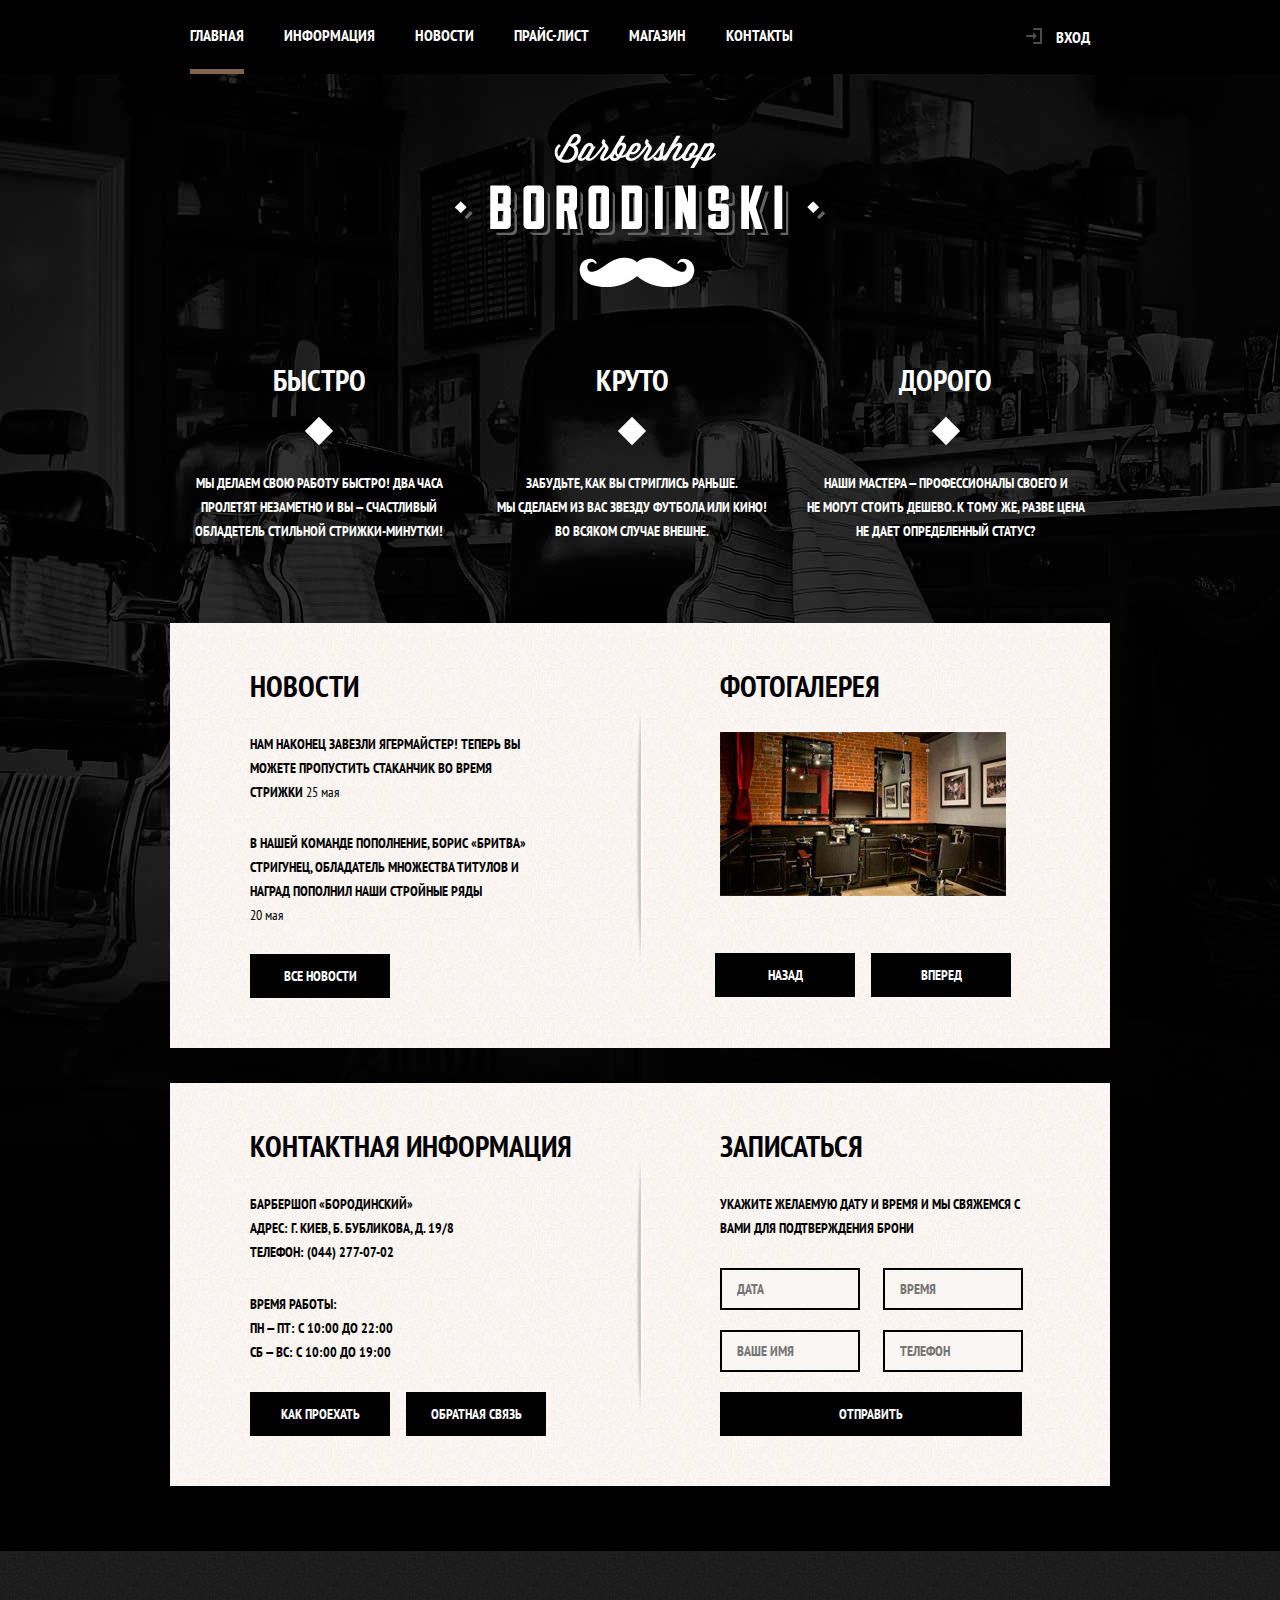
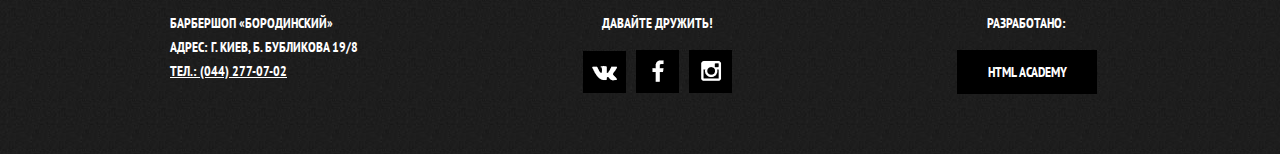
==== barbershop/index.html @ bf3e81ef "Commit-3" ====
<!DOCTYPE html>
<html lang="ru">
  <head>
    <meta charset="utf-8">
    <title>Барбершоп «Бородинский»</title>
    <meta name="viewport" content="width=device-width, initial-scale=1">
    <meta name="format-detection" content="telephone=no">
    <link rel="stylesheet" href="css/normalize.css">
    <link rel="stylesheet" href="css/style.css">
    <link href="https://fonts.googleapis.com/css?family=PT+Sans+Narrow:400,700" rel="stylesheet">
  </head>
  <body>
    <header class="main-header">
      <h1 class="visually-hidden">Барбершоп «Бородинский»</h1>
      <nav class="main-nav">
        <div class="main-nav__wrapper container">
          <ul class="main-nav__list">
            <li class="main-nav__item  main-nav__item--active"><span>Главная</span></li>
            <li class="main-nav__item"><a href="#">Информация</a></li>
            <li class="main-nav__item"><a href="#">Новости</a></li>
            <li class="main-nav__item"><a href="price.html">Прайс-лист</a></li>
            <li class="main-nav__item"><a href="shop-catalog.html">Магазин</a></li>
            <li class="main-nav__item"><a href="#">Контакты</a></li>
          </ul>
          <ul class="main-nav__user-block">
            <li class="main-nav__item">
              <a href= "#" class= "main-nav__user-login" title= "Войти">Вход</a></li>
            </ul>
          </div>
        </nav>
      </header>
      <main class="page-main container">
        <div class= "main-header__logo">
          <img src="img/logotype-desktop.png" alt= "Барбершоп «Бородинский»" width="370" height="153">
        </div>
        <section class="features">
          <div class="features__item">
            <b class="features__name">Быстро</b>
            <p> МЫ ДЕЛАЕМ СВОЮ РАБОТУ БЫСТРО! ДВА ЧАСА ПРОЛЕТЯТ НЕЗАМЕТНО И ВЫ — СЧАСТЛИВЫЙ ОБЛАДЕТЕЛЬ СТИЛЬНОЙ СТРИЖКИ-МИНУТКИ!</p>
          </div>
          <div class="features__item">
            <b class="features__name">Круто</b>
            <p> ЗАБУДЬТЕ, КАК ВЫ СТРИГЛИСЬ РАНЬШЕ.<br> МЫ СДЕЛАЕМ ИЗ ВАС ЗВЕЗДУ ФУТБОЛА ИЛИ КИНО! ВО ВСЯКОМ СЛУЧАЕ ВНЕШНЕ.</p>
          </div>
          <div class="features__item">
            <b class="features__name">Дорого</b>
            <p> НАШИ МАСТЕРА — ПРОФЕССИОНАЛЫ СВОЕГО И<br> НЕ МОГУТ СТОИТЬ ДЕШЕВО. К ТОМУ ЖЕ, РАЗВЕ ЦЕНА НЕ ДАЕТ ОПРЕДЕЛЕННЫЙ СТАТУС?</p>
          </div>
        </section>
        <div class="index-content">
          <section class="index-content__column">
            <h2 class="index-content__title">НОВОСТИ</h2>
            <ul class="index-content__news">
              <li>
                НАМ НАКОНЕЦ ЗАВЕЗЛИ ЯГЕРМАЙСТЕР! ТЕПЕРЬ ВЫ
                <br>МОЖЕТЕ ПРОПУСТИТЬ СТАКАНЧИК ВО ВРЕМЯ СТРИЖКИ
                <time datetime="2017-05-25">25 мая</time>
              </li>
              <li>
                В НАШЕЙ КОМАНДЕ ПОПОЛНЕНИЕ, БОРИС «БРИТВА» СТРИГУНЕЦ, ОБЛАДАТЕЛЬ МНОЖЕСТВА ТИТУЛОВ И НАГРАД ПОПОЛНИЛ НАШИ СТРОЙНЫЕ РЯДЫ<br>
                <time datetime="2017-05-20">20 мая</time>
              </li>
            </ul>
            <a class="btn" href="#">Все новости</a>
          </section>
          <section class="index-content__column">
            <h2 class="index-content__title">ФОТОГАЛЕРЕЯ</h2>
            <div class="gallery">
              <ul class="gallery__container">
                <li class="gallery__slider gallery__slider--fade">
                <img src="img/gallery-foto1.jpg" style="width:100%" alt="photo"></li>
                <li class="gallery__slider gallery__slider--fade">
                  <img src="img/gallery-foto2.jpg" style="width:100%" alt="photo2">
                </li>
                <li class="gallery__slider gallery__slider--fade">
                  <img src="img/gallery-foto3.jpg" style="width:100%" alt="photo3">
                </li>
                <li class="gallery__slider gallery__slider--fade">
                  <img src="img/gallery-foto4.jpg" style="width:100%" alt="photo4">
                </li>
              </ul>
              <div class ="gallery__btn">
                <button class="btn " onclick="plusSlides(-1)">Назад</button>
                <button class="btn" onclick="plusSlides(1)">Вперед</button>
              </div>
            </div>
          </section>
        </div>
        <div class="index-content">
          <section class="index-content__column">
            <h2 class="index-content__title">КОНТАКТНАЯ ИНФОРМАЦИЯ</h2>
            <p>
              Барбершоп «Бородинский»<br>
              Адрес: г. Киев, Б. Бубликова, д. 19/8<br>
              Телефон: (044) 277-07-02
            </p>
            <p>
              Время работы:<br>
              пн — пт: с 10:00 до 22:00<br>
              сб — вс: с 10:00 до 19:00
            </p>
            <a href="#" class=" btn  btn__open-map">Как проехать</a>
            <a href="#popup" class="btn  btn__popup">Обратная связь</a>
          </section>
          <section class="index-content__column">
            <h2 class="index-content__title">ЗАПИСАТЬСЯ</h2>
            <p>Укажите желаемую дату и время и мы свяжемся с вами для подтверждения брони</p>
            <form class="appoitment-form" method="post">
              <input type="text" name="date" value="" placeholder="Дата">
              <input type="text" name="time" value="" placeholder="Время">
              <input type="text" name="name" value="" placeholder="Ваше имя">
              <input type="text" name="phone" value="" placeholder="Телефон">
              <button type="submit" class="btn">Отправить</button>
            </form>
          </section>
        </div>
      </main>
      <div class="modal-content">
        <button class="modal-content__close" type="button" title="Закрыть">Закрыть</button>
        <h2>Личный кабинет</h2>
        <p>Введите пожалуйста свой логин и пароль</p>
        <form action="">
          <input type="text" name="user-login" placeholder="Логин">
          <input type="password" name="user-password" placeholder="Пароль">
          <label class="modal-content__chackbox">
            <input type="checkbox" name="user-remember">Запомните меня
            <span></span>
          </label>
          <a href="#">Я забыл пароль!</a>
          <button class="btn modal-content__entry">Войти</button>
        </form>
      </div>
      <div class="modal-content-map">
        <button class="modal-content__close" type="button" title="Закрыть">Закрыть</button>
        <iframe src="https://www.google.com/maps/embed?pb=!1m18!1m12!1m3!1d2540.1049151382313!2d30.38839631606507!3d50.457770979476436!2m3!1f0!2f0!3f0!3m2!1i1024!2i768!4f13.1!3m3!1m2!1s0x40d4cc5fe6b95409%3A0x33e1506b96f75b7e!2z0KHQstGP0YLQvtGI0LjQvdC-!5e0!3m2!1sru!2sru!4v1505916970704" width="766" height="561" frameborder="0" style="border:0" allowfullscreen></iframe>
      </div>
      <div class="modal-overlay"></div>
      <footer class="main-footer">
        <div class="main-footer__wrapper container">
          <section class="main-footer__contacts">
            <b>Барбершоп «Бородинский»</b>
            <br> Адрес: г. Киев, Б. Бубликова 19/8
            <br>
            <a href="tel:(044) 277-07-02"><span class="main-footer__contacts--hidden">Тел.:</span> (044) 277-07-02</a>
          </section>
          <section class="main-footer__social">
            <b>Давайте дружить!</b>
            <span class="social-links">
              <a class="social-link  social-link--vk" href="#">Вконтакте</a>
              <a class="social-link  social-link--fb" href="#">Фейсбук</a>
              <a class="social-link  social-link--in" href="#">Инстаграм</a>
            </span>
          </section>
          <section class="main-footer__copyright">
            <b>Разработано:</b><br>
            <a class="main-footer__copyright-link  btn" href="https://htmlacademy.ru/intensive/adaptive">HTML Academy</a>
          </section>
        </div>
      </footer>
      <script src="js/modal-content.js"></script>
      <script src="js/modal-content-map.js"></script>
    </body>
    <script src="js/slider.js"></script>
  </html>
---- barbershop/css/style.css ----
body {
    padding: 0;
    margin: 0;
    background-color: #000000;
    background-image: url("../img/index-backgound.jpg");
    background-repeat: no-repeat;
    background-position: center top;
    font-weight: 700;
    font-size: 14px;
    line-height: 24px;
    font-family: "PT Sans Narrow", Arial, sans-serif;
    text-transform: uppercase;
    color: #ffffff;
}

img {
	max-width: 100%;
	height: auto;
}

h2,
ul,
p,
li,
figure {
	margin: 0;
	padding: 0;
}
ul {
	list-style: none;
}

a {
	text-decoration: none;
	color: #ffffff;
}

.main-header{
	min-height: 70px;
	min-width: 960px;
}

.main-header__logo {
	text-align: center;
	width: 100%;
	margin-bottom: 50px;
}

.visually-hidden {
	position: absolute;
	width: 1px;
	height: 1px;
	margin: -1px;
	padding: 0;
	border: 0;
	clip: rect(0 0 0 0);
	overflow: hidden;
}

.main-nav{
	min-height: 70px;
	background-color: #000000;
	margin-bottom: 60px;
}

.main-nav__wrapper,
.main-nav__list{
	display: flex;
}

.main-nav__list a {
	padding: 25px 20px;
	display: block;
}

.main-nav__list a:hover,
.main-nav__user-login:hover{
	background-color: #ffffff;
	color:#000000;
}
.main-nav__list a:active{
	color: #b2b2b2;
}

.main-nav__item--active {
	position: relative;
}

.main-nav__item--active::after {
	content: "";
	position: absolute;
	background-color: #826550;
	height: 5px;
	right: 20px;
	left: 20px;
    bottom: 0;
}

.main-nav__item--active span {
    display: block;
    padding: 25px 20px;
    color:#ffffff;
}
.main-nav__item {
	font-size: 16px;
	line-height: 20px;
}

.main-nav__user-block {
	margin-left: auto; 
}

.main-nav__user-login {
    position: relative;
    display: block;
    padding: 27px 20px;
    padding-left: 50px;
}

.main-nav__user-login::before {
	content: "";
	position: absolute;
	top: 28px;
	left: 20px;
	width: 18px; 
	height: 16px;
	background: url("../img/css_sprites.png") no-repeat;
	background-position: -89px -137px;
	
}

.main-nav__user-login:hover::before{
	background: url("../img/css_sprites.png") no-repeat;
	background-position: -125px -137px;
}

.container {
	width: 940px;
	padding: 0 10px;
	margin: 0 auto;
}

/*main menu*/


.features {
	display: flex;
	justify-content: space-between;
	margin-bottom: 65px;
}

.features__item {
	width: 33.3%;
	padding: 15px 25px 15px 10px; 
	text-align: center;	
}

.features__name {
	display: block;
	position: relative;
	font-size: 30px;
	line-height: 42px;
	text-align: center;
	margin-bottom: 30px;
	padding-bottom: 40px;
}

.features__name::after {
	content: "";
	position: absolute;
	width: 20px;
	height: 20px;
	bottom: 0;
	left: 50%;
	margin-left: -10px;
	transform: rotate(45deg);
	background: #ffffff;

}

.index-content {
	display: flex;
	flex-wrap: wrap;
	justify-content: space-between;
	margin-bottom: 35px;
	background: url(../img/line.png) no-repeat center, #f9f6f3 url(../img/content-background.jpg);
	color:#000000;
}
.index-content__column {
	box-sizing: border-box;
	width: 50%;
	padding: 42px 60px 50px 80px; 
}

.index-content__title {
	font-size: 30px;
	line-height: 42px;
	margin-bottom: 25px;
}
.index-content__news {
	padding-right: 35px;
}
.index-content__news li {
	margin-bottom: 27px;
}

.index-content__news time {
	font-weight: normal;
	text-transform: none;
}

.btn {
	display: inline-block;
	padding: 10px 0;
	margin-right: 13px;
	width: 140px;
	box-sizing: border-box;
	color: #ffffff;
	background-color: #000000;
	border:none;
	outline:none;
	cursor: pointer;
	font-weight: 700;
	font-size: 14px;
	line-height: 24px;
	font-family: "PT Sans Narrow", Arial, sans-serif;
    text-transform: uppercase;
    text-align: center;
}
.btn:hover {
    background: #663d15;
}
.btn:active{
	background: #6a4d38;
	color: #978374;
	transform: scale(0.97);
	transition: transform 0.3s;
}
.gallery__container {
	max-width: 286px;
	position: relative;
	margin-bottom: 50px;
	
}
.gallery__slider--fade {
	animation-name: fade;
	animation-duration:1s;
	animation-name:fade;
	animation-duration:1s;
}
@keyframes fade{
	0%{opacity:0.4;}
	100%{opacity:1;}
}
.gallery__btn {
	margin-left:-5px;
}
.index-content__column p {
	margin-bottom: 28px;
}

.appoitment-form input {
	width: 106px;
    padding: 7px 15px;
    margin-right: 20px;
    margin-bottom:20px;
	background: #f9f6f3;
	color:inherit;
	border: 2px solid #000000;
	outline: none;
	font:inherit;
	text-transform: uppercase;
}

.appoitment-form .btn {
	width: 302px;
}
/*Footer*/

.main-footer {
	min-width: 960px;
	margin-top: 65px;
	padding-top: 60px;
	padding-bottom: 60px;
	background: #212121 url(../img/footer-background.jpg);
}
.main-footer__wrapper {
	display: flex;
	justify-content: space-between;
}
.main-footer__contacts a {
	text-decoration: underline;
}

.main-footer__social {
	text-align: center;
}
.social-links {
	display: flex;
	margin-top: 15px;

}
.social-link {
	width: 43px;
	height:43px;
	margin: 0 5px;
	font-size: 0;
	background: #000000 url("../img/css_sprites.png") no-repeat;
}

.social-link--vk {
	background-position: -10px -10px;
}

.social-link--vk:hover {
    background-position: -73px -74px;
}

.social-link--fb {
	background-position: -73px -10px;
}

.social-link--fb:hover {
    background-position: -136px -10px;
}

.social-link--in {
	background-position: -136px -74px;
}

.social-link--in:hover {
    background-position: -10px -74px;
}

.main-footer__copyright b{
    padding-left: 30px;
}
.main-footer__copyright-link {
	margin-top: 15px;
}

/*Modal-content*/

.modal-content {
	display: none;
	position: fixed;
	top: 120px;
	left: 50%;
	margin-left: -230px;
	z-index: 15;
	width: 300px;
	padding: 50px 80px;
	color: #000000;
	background: #f8f3f0 url("../img/content-background.jpg");
	box-shadow: 0 30px 50px rgba(0,0,0,0.7);
}

.modal-content h2 {
    margin: 0;
    margin-bottom: 20px;
    font-size: 30px;
    line-height: 42px;
}

.modal-content p {
	margin-bottom: 15px;
}

.modal-content__close {
	position: absolute;
	top: 0;
	right: -34px;
	width: 22px;
	height: 22px;
	font-size: 0;
	border: 0;
	outline: 0;
	cursor: pointer;
	background: transparent url("../img/css_sprites.png") no-repeat;
	background-position: -10px -137px;
}

.modal-content input[type="text"],
.modal-content input[type="password"] {
	width: 241px;
	padding: 12px;
	padding-right: 40px;
	border: 2px solid #000000;
	margin-bottom: 10px;
	color: #000000;
	outline: none;
	background: #f8f3f0 url("../img/content-background.jpg");
}

.modal-content input:focus {
	border-color: #663d15;
}

.modal-content input[type="text"] {
	background-image: url("../img/User-faсe.png");
	background-repeat: no-repeat;
	background-position: 95% 50%; 

}

.modal-content input[type="password"] {
	background-image: url("../img/Locked .png");
	background-repeat: no-repeat;
	background-position: 95% 50%;
	margin-bottom: 15px;
}

.modal-content__chackbox {
	position: relative;
	padding-left: 30px;
	cursor: pointer;
}
.modal-content input[type="checkbox"] {
	display: none;
}

.modal-content__chackbox  span {
	position: absolute;
	width: 18px;
	height: 18px;
	top: -1;
	left: 0;
	border: 2px solid #000000;
}

.modal-content__chackbox input[type="checkbox"]:checked+span::before {
	content:"";
	position:absolute;
	width: 15px;
	height: 2px;
	top: 8px;
	left: 1px;
	background: #000000;
	transform: rotate(45deg);
}

.modal-content__chackbox input[type="checkbox"]:checked+span::after{
	content:"";
	position:absolute;
	width: 15px;
	height: 2px;
	top: 8px;
	left: 1px;
	background: #000000;
	transform: rotate(-45deg);
}

.modal-content a {
	float: right;
	color: #000000;
	text-decoration: underline;
}

.modal-content__entry {
	width: 100%;
	margin-top: 15px;
} 

/*Modal-map*/

.modal-content-map {
	display: none;
	position: fixed;
	top: 50%;
	left: 50%;
	width: 766px;
	height: 561px;
    z-index:  15;
    margin-top: -280px;
    margin-left:  -390px;
    background-color: #000000;
    border: 7px solid #ffffff;
    box-shadow: 0 30px 50px rgba(0,0,0,0.7);
}
.modal-content__show {
	display: block;
	animation: bounse 1.2s;
}

.modal-overlay {
	display:none;
	position: fixed;
	top: 0;
	left: 0;
	width: 100%;
	height: 100%;
	z-index: 10;
	background: rgba(0,0,0,0.5);
}

@keyframes bounse {
	0% { transform: translateY(-2000px); }
	30% { transform: translateY(30px); }
	70% { transform: translateY(-10px); }
	100% { transform: translateY(0px); }
}
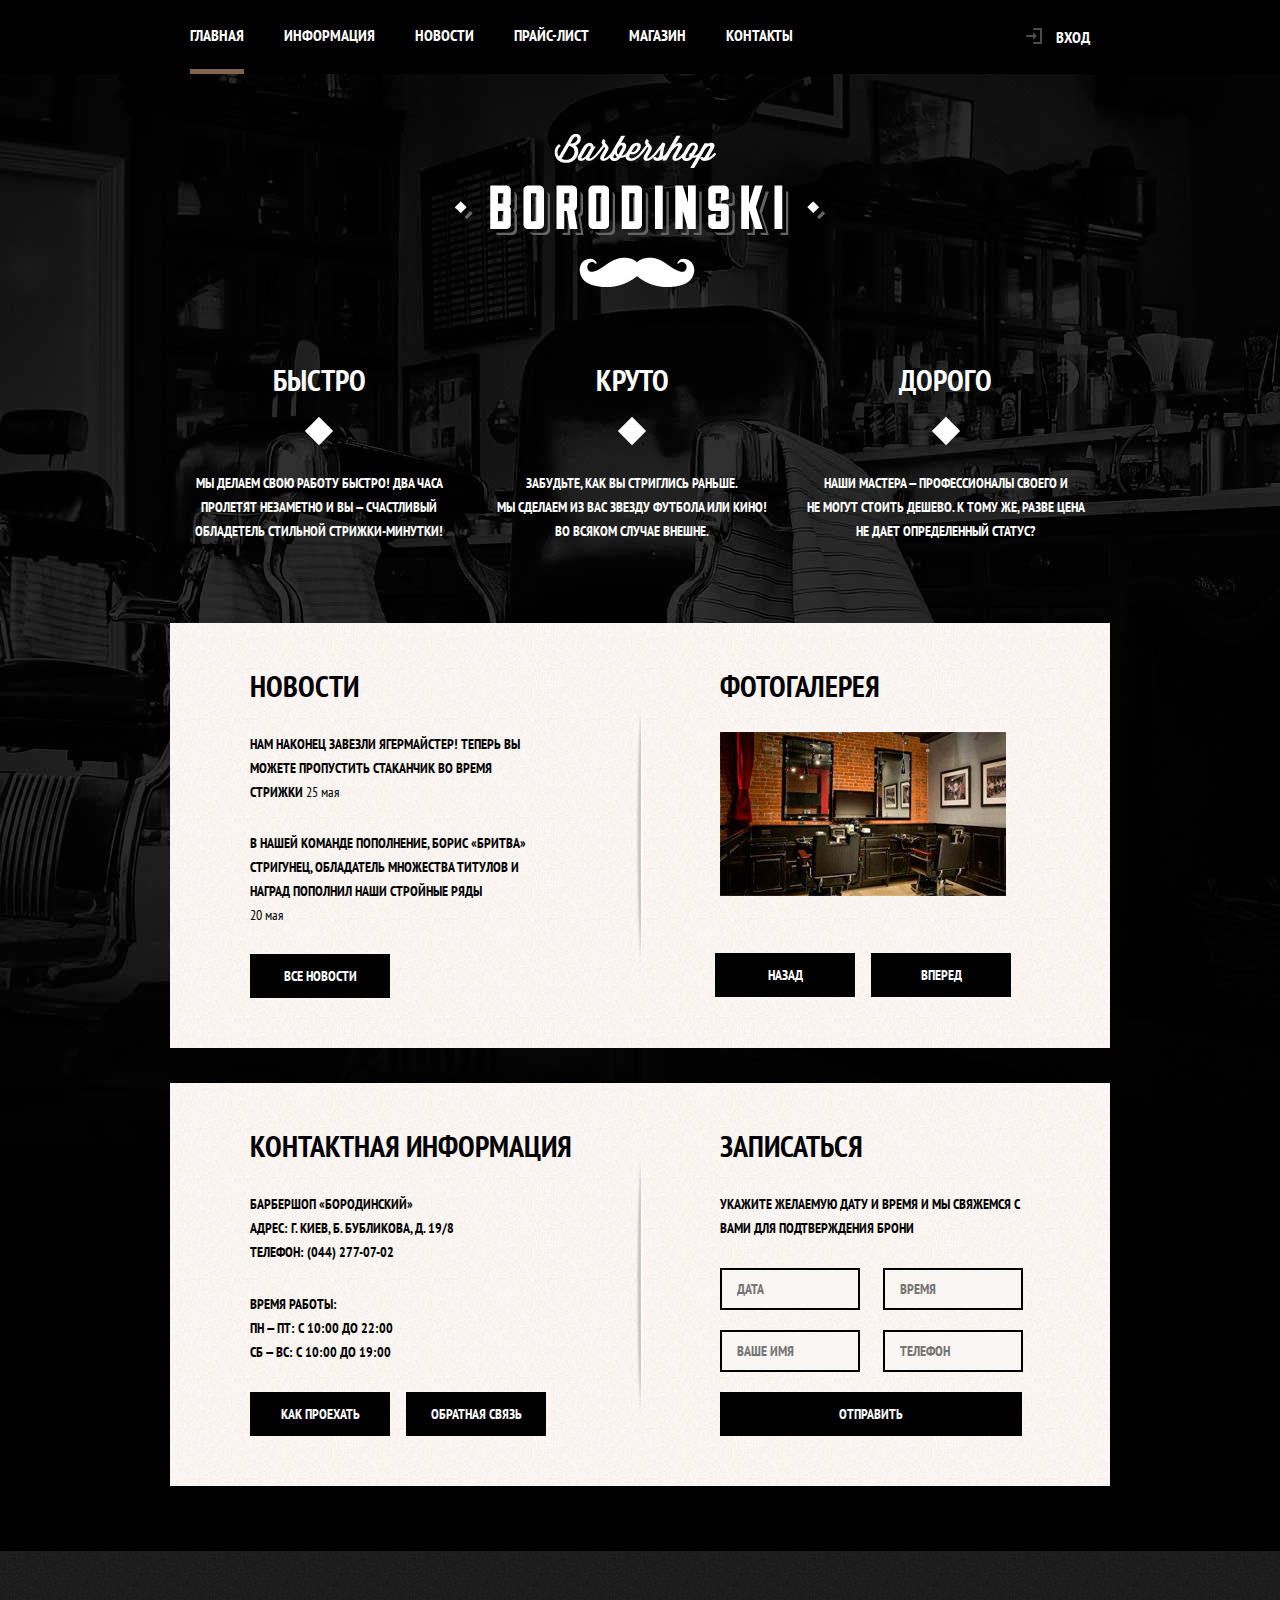
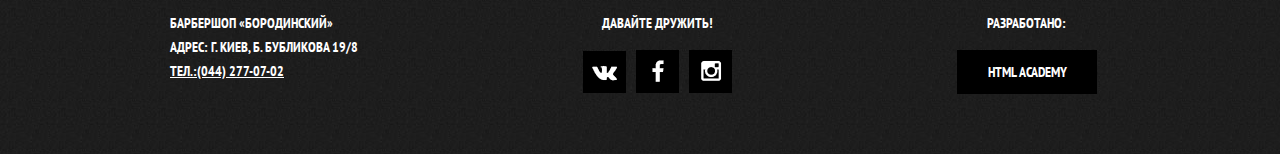
==== commit 8ef5a2d9: "ps" ====
--- a/barbershop/index.html
+++ b/barbershop/index.html
@@ -7,7 +7,6 @@
     <meta name="format-detection" content="telephone=no">
     <link rel="stylesheet" href="css/normalize.css">
     <link rel="stylesheet" href="css/style.css">
-    <link href="https://fonts.googleapis.com/css?family=PT+Sans+Narrow:400,700" rel="stylesheet">
   </head>
   <body>
     <header class="main-header">
@@ -119,7 +118,7 @@
         <button class="modal-content__close" type="button" title="Закрыть">Закрыть</button>
         <h2>Личный кабинет</h2>
         <p>Введите пожалуйста свой логин и пароль</p>
-        <form action="">
+        <form>
           <input type="text" name="user-login" placeholder="Логин">
           <input type="password" name="user-password" placeholder="Пароль">
           <label class="modal-content__chackbox">
@@ -132,7 +131,7 @@
       </div>
       <div class="modal-content-map">
         <button class="modal-content__close" type="button" title="Закрыть">Закрыть</button>
-        <iframe src="https://www.google.com/maps/embed?pb=!1m18!1m12!1m3!1d2540.1049151382313!2d30.38839631606507!3d50.457770979476436!2m3!1f0!2f0!3f0!3m2!1i1024!2i768!4f13.1!3m3!1m2!1s0x40d4cc5fe6b95409%3A0x33e1506b96f75b7e!2z0KHQstGP0YLQvtGI0LjQvdC-!5e0!3m2!1sru!2sru!4v1505916970704" width="766" height="561" frameborder="0" style="border:0" allowfullscreen></iframe>
+        <iframe src="https://www.google.com/maps/embed?pb=!1m18!1m12!1m3!1d2540.1049151382313!2d30.38839631606507!3d50.457770979476436!2m3!1f0!2f0!3f0!3m2!1i1024!2i768!4f13.1!3m3!1m2!1s0x40d4cc5fe6b95409%3A0x33e1506b96f75b7e!2z0KHQstGP0YLQvtGI0LjQvdC-!5e0!3m2!1sru!2sru!4v1505916970704" width="766" height="561" style="border:0" allowfullscreen></iframe>
       </div>
       <div class="modal-overlay"></div>
       <footer class="main-footer">
@@ -141,7 +140,7 @@
             <b>Барбершоп «Бородинский»</b>
             <br> Адрес: г. Киев, Б. Бубликова 19/8
             <br>
-            <a href="tel:(044) 277-07-02"><span class="main-footer__contacts--hidden">Тел.:</span> (044) 277-07-02</a>
+            <a href="tel:(044) 277-07-02"><span class="main-footer__contacts--hidden">Тел.:</span>(044) 277-07-02</a>
           </section>
           <section class="main-footer__social">
             <b>Давайте дружить!</b>
@@ -157,8 +156,9 @@
           </section>
         </div>
       </footer>
+      <link href="https://fonts.googleapis.com/css?family=PT+Sans+Narrow:400,700" property="stylesheet" rel="stylesheet">
       <script src="js/modal-content.js"></script>
       <script src="js/modal-content-map.js"></script>
+       <script src="js/slider.js"></script>
     </body>
-    <script src="js/slider.js"></script>
   </html>